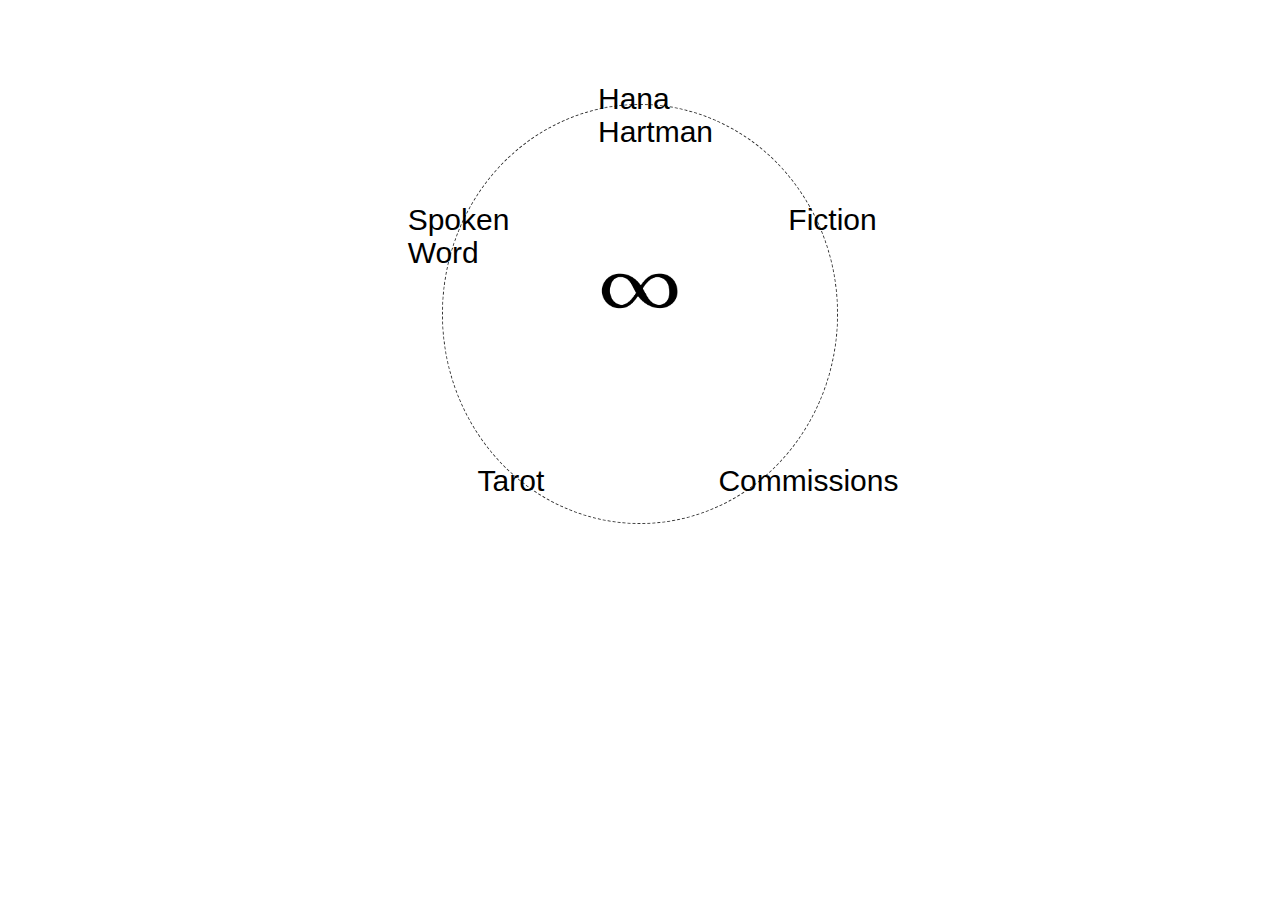
==== index.html @ 644f4696 "scaling 4" ====
<!DOCTYPE html>
<html lang="en">
  <head>
    <meta charset="utf-8">
    <meta http-equiv="X-UA-Compatible" content="IE=edge">
    <meta name="viewport" content="width=device-width, initial-scale=1">
    <title>Portfolio</title>

    <link href="portfolio.css" rel="stylesheet">
    <!-- Bootstrap -->
    <link href="css/bootstrap.min.css" rel="stylesheet">
    <!--page transitions-->


    <!-- HTML5 shim and Respond.js for IE8 support of HTML5 elements and media queries -->
    <!-- WARNING: Respond.js doesn't work if you view the page via file:// -->
    <!--[if lt IE 9]>
      <script src="https://oss.maxcdn.com/html5shiv/3.7.2/html5shiv.min.js"></script>
      <script src="https://oss.maxcdn.com/respond/1.4.2/respond.min.js"></script>
    <![endif]-->
	</head>
<body>
<div class="container-fluid">
  <div class="">
    <div class="white col-xs-12 col-sm-offset-1 col-sm-10 col-md-offset-3 col-md-6 col-lg-offset-3 col-lg-6">
      <div class="title circle-container col-xs-offset-1 col-xs-10 col-sm-offset-2 col-sm-8 col-md-offset-2 col-md-8 col-lg-offset-2 col-lg-8">
        <div class="center">
          <img src="infinity.png" class="img-responsive">
        </div>
        <div class="deg270"><h2>
          <a href="#about" data-toggle="collapse" aria-expanded="false" aria-controls="about" class="op">Hana Hartman</a></h2>
          <div class="collapse" id="about">
            <p>about me</p>
          </div>
        </div>
        <div class="deg335" id="fiction"><h2>
          <a href="fiction.html" class="op">Fiction</a></h2>
        </div>
        <div class="deg205" id="poetry"><h2>
          <a href="poetry.html" class="op">Spoken Word</a></h2>
        </div>
        <div class="deg125" id="tarot"><h2>
          <a href="tarot.html" class="op">Tarot</a></h2>
        </div>
        <div class="deg55" id="commissions"><h2>
          <a href="commissions.html" class="op">Commissions</a></h2>
        </div>
      </div>
    </div>
  </div>
</div>


<!-- jQuery (necessary for Bootstrap's JavaScript plugins) -->
    <script src="https://ajax.googleapis.com/ajax/libs/jquery/1.11.2/jquery.min.js"></script>
    <!-- Include all compiled plugins (below), or include individual files as needed -->
    <script src="js/bootstrap.min.js"></script>
    <script>$(function () 
      { $("[data-toggle='popover']").popover();
      });
   </script>
<!--following script taken from http://stackoverflow.com/questions/22105291/how-to-create-hover-effects-for-all-links-except-the-one-you-hover-on-using-java -->
   <script> $('a.op').hover(function(){
 $('a.op').not(this).toggleClass('toggle');
});</script>

</body>
</html>
---- portfolio.css ----
body {
	background-image: url("galaxy1.png");
}

/*ul.title {
	margin-top: 50px;
	/*text-align: center;*
	list-style: none;
}*/

a {
	color: black !important;
	transition: font-size 1s;
}

a.op:hover {
	color: black !important;
	font-size: 125%;
	text-decoration: none !important;

}

a.op:active {
	color: black !important;
}

/*.toggle code taken from http://stackoverflow.com/questions/22105291/how-to-create-hover-effects-for-all-links-except-the-one-you-hover-on-using-java*/
.toggle {
	opacity: 0.5;
}

.white {
	position: relative;
	background-color: white;
	height: 42em;

	padding: 2.4em;
	border-radius: 50%;
	margin: 2em auto 0;
}

/*.circle-container code taken from http://stackoverflow.com/questions/12813573/position-icons-into-circle*/
.circle-container {
    position: relative;

    height: 30em;
    padding: 3.4em;
    /*2.8em = 2em*1.4 (2em = half the width of a link with img, 1.4 = sqrt(2))*/
    border: dashed 1px;
    border-radius: 50%;
    margin-top: 3em;
    margin-right: 2.1em auto 0;
    margin-bottom: 2.1em auto 0;
    margin-left: 2.1em auto 0;
    background-color: white;
}
.circle-container div {
    display: block;
    position: absolute;
    top: 50%; left: 50%;
    width: 6em; height: 6em;
    margin: -3em;
}
/*.circle-container img { display: block; width: 100%; }*/
/*.deg0 { transform: translate(12em); } /* 12em = half the width of the wrapper */
.deg270 { transform: rotate(270deg) translate(15em) rotate(-270deg); }
.deg55 { transform: rotate(55deg) translate(15em) rotate(-55deg); }
.deg125 { transform: rotate(125deg) translate(15em) rotate(-125deg); }
/*.deg180 { transform: translate(-12em); }*/
.deg205 { transform: rotate(205deg) translate(15em) rotate(-205deg); }
.deg335 { transform: rotate(335deg) translate(15em) rotate(-335deg); }





/* old navbar css
.navbar {
	position: absolute;
	top: 200px;
	height: 75px;
	font-size: 200%;
	background-color: #DBDBDB !important;
	padding-top: 10px;
}

.navbar-brand {
	font-size: 150% !important;
	padding-top: 10px;
}
*/
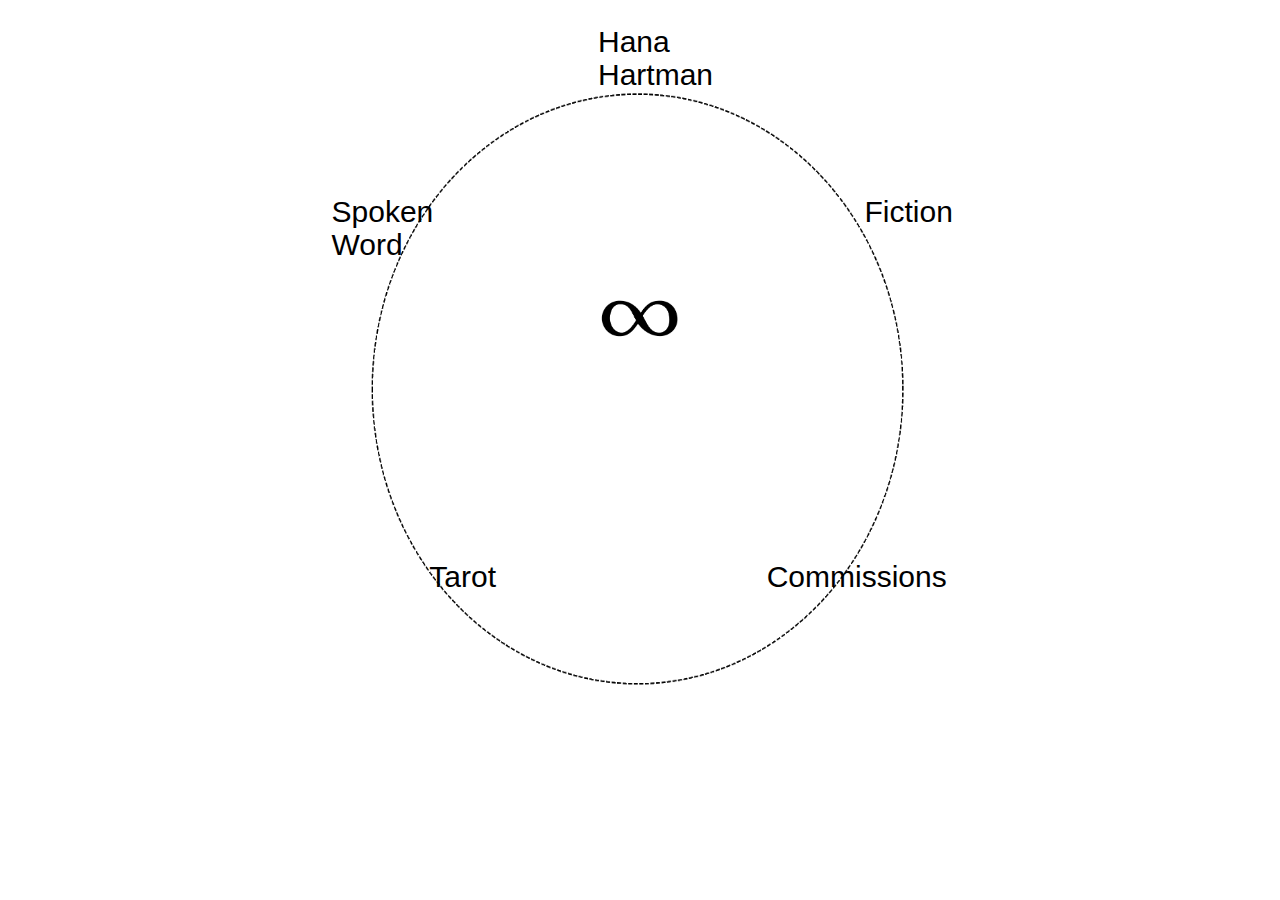
==== commit 1ed15713: "scaling 5" ====
--- a/index.html
+++ b/index.html
@@ -21,32 +21,33 @@
 	</head>
 <body>
 <div class="container-fluid">
-  <div class="">
-    <div class="white col-xs-12 col-sm-offset-1 col-sm-10 col-md-offset-3 col-md-6 col-lg-offset-3 col-lg-6">
-      <div class="title circle-container col-xs-offset-1 col-xs-10 col-sm-offset-2 col-sm-8 col-md-offset-2 col-md-8 col-lg-offset-2 col-lg-8">
-        <div class="center">
-          <img src="infinity.png" class="img-responsive">
-        </div>
-        <div class="deg270"><h2>
-          <a href="#about" data-toggle="collapse" aria-expanded="false" aria-controls="about" class="op">Hana Hartman</a></h2>
-          <div class="collapse" id="about">
-            <p>about me</p>
-          </div>
-        </div>
-        <div class="deg335" id="fiction"><h2>
-          <a href="fiction.html" class="op">Fiction</a></h2>
-        </div>
-        <div class="deg205" id="poetry"><h2>
-          <a href="poetry.html" class="op">Spoken Word</a></h2>
-        </div>
-        <div class="deg125" id="tarot"><h2>
-          <a href="tarot.html" class="op">Tarot</a></h2>
-        </div>
-        <div class="deg55" id="commissions"><h2>
-          <a href="commissions.html" class="op">Commissions</a></h2>
+  <div class="row">
+    <img src="white.png" class="white img-responsive col-xs-12 col-sm-12 col-md-offset-2 col-md-8 col-lg-offset-2 col-lg-8">
+      <div class="row">
+        <div class="circle-container col-xs-offset-2 col-xs-8 col-sm-offset-2 col-sm-8 col-md-offset-3 col-md-6 col-lg-offset-3 col-lg-6">
+            <div>
+              <img src="infinity.png" class="img-responsive center">
+            </div>
+            <div class="deg270"><h2>
+              <a href="#about" data-toggle="collapse" aria-expanded="false" aria-controls="about" class="op">Hana Hartman</a></h2>
+              <div class="collapse" id="about">
+                <p>about me</p>
+              </div>
+            </div>
+            <div class="deg335" id="fiction"><h2>
+              <a href="fiction.html" class="op">Fiction</a></h2>
+            </div>
+            <div class="deg205" id="poetry"><h2>
+              <a href="poetry.html" class="op">Spoken Word</a></h2>
+            </div>
+            <div class="deg125" id="tarot"><h2>
+              <a href="tarot.html" class="op">Tarot</a></h2>
+            </div>
+            <div class="deg55" id="commissions"><h2>
+              <a href="commissions.html" class="op">Commissions</a></h2>
+            </div>
         </div>
       </div>
-    </div>
   </div>
 </div>
 
--- a/portfolio.css
+++ b/portfolio.css
@@ -1,12 +1,6 @@
 body {
 	background-image: url("galaxy1.png");
 }
-
-/*ul.title {
-	margin-top: 50px;
-	/*text-align: center;*
-	list-style: none;
-}*/
 
 a {
 	color: black !important;
@@ -29,30 +23,30 @@
 	opacity: 0.5;
 }
 
-.white {
-	position: relative;
-	background-color: white;
-	height: 42em;
+img.white {
+	position: absolute;
+	max-height: ;
+/*	padding: 2.4em;*/
+/*	border-radius: 50%;*/
+	z-index: -1;
+/*	margin: 2em auto 0;*/
+	float: center;
+	min-height: 90%;
+}
 
-	padding: 2.4em;
-	border-radius: 50%;
-	margin: 2em auto 0;
+img.center {
+	vertical-align: inherit;
+	size: 200px;
 }
 
 /*.circle-container code taken from http://stackoverflow.com/questions/12813573/position-icons-into-circle*/
 .circle-container {
-    position: relative;
-
+    position: absolute;
     height: 30em;
     padding: 3.4em;
     /*2.8em = 2em*1.4 (2em = half the width of a link with img, 1.4 = sqrt(2))*/
-    border: dashed 1px;
     border-radius: 50%;
-    margin-top: 3em;
-    margin-right: 2.1em auto 0;
-    margin-bottom: 2.1em auto 0;
-    margin-left: 2.1em auto 0;
-    background-color: white;
+    margin-top: 10%;
 }
 .circle-container div {
     display: block;
@@ -62,13 +56,11 @@
     margin: -3em;
 }
 /*.circle-container img { display: block; width: 100%; }*/
-/*.deg0 { transform: translate(12em); } /* 12em = half the width of the wrapper */
-.deg270 { transform: rotate(270deg) translate(15em) rotate(-270deg); }
-.deg55 { transform: rotate(55deg) translate(15em) rotate(-55deg); }
-.deg125 { transform: rotate(125deg) translate(15em) rotate(-125deg); }
-/*.deg180 { transform: translate(-12em); }*/
-.deg205 { transform: rotate(205deg) translate(15em) rotate(-205deg); }
-.deg335 { transform: rotate(335deg) translate(15em) rotate(-335deg); }
+.deg270 { transform: rotate(270deg) translate(350%) rotate(-270deg); }
+.deg55 { transform: rotate(55deg) translate(350%) rotate(-55deg); }
+.deg125 { transform: rotate(125deg) translate(350%) rotate(-125deg); }
+.deg205 { transform: rotate(205deg) translate(350%) rotate(-205deg); }
+.deg335 { transform: rotate(335deg) translate(350%) rotate(-335deg); }
 
 
 
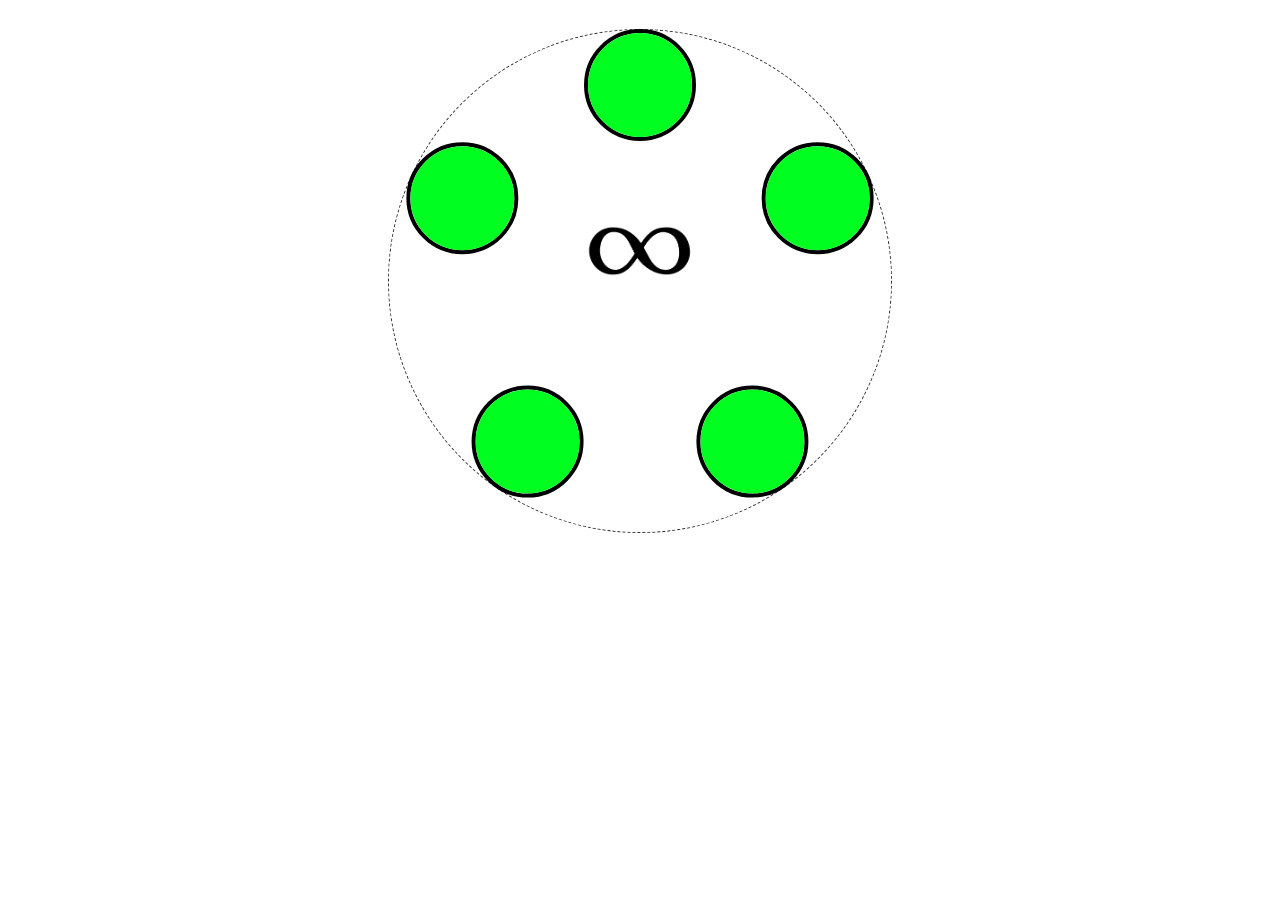
==== commit 7fb6c2d1: "scaling 6" ====
--- a/index.html
+++ b/index.html
@@ -9,8 +9,6 @@
     <link href="portfolio.css" rel="stylesheet">
     <!-- Bootstrap -->
     <link href="css/bootstrap.min.css" rel="stylesheet">
-    <!--page transitions-->
-
 
     <!-- HTML5 shim and Respond.js for IE8 support of HTML5 elements and media queries -->
     <!-- WARNING: Respond.js doesn't work if you view the page via file:// -->
@@ -18,34 +16,35 @@
       <script src="https://oss.maxcdn.com/html5shiv/3.7.2/html5shiv.min.js"></script>
       <script src="https://oss.maxcdn.com/respond/1.4.2/respond.min.js"></script>
     <![endif]-->
+
+
 	</head>
 <body>
-<div class="container-fluid">
+<div class="container">
   <div class="row">
-    <img src="white.png" class="white img-responsive col-xs-12 col-sm-12 col-md-offset-2 col-md-8 col-lg-offset-2 col-lg-8">
       <div class="row">
-        <div class="circle-container col-xs-offset-2 col-xs-8 col-sm-offset-2 col-sm-8 col-md-offset-3 col-md-6 col-lg-offset-3 col-lg-6">
-            <div>
-              <img src="infinity.png" class="img-responsive center">
+        <div class="circle-container">
+          <a>
+            <img src="infinity.png" class="img-responsive center">
+          </a>
+          <a href="#about" data-toggle="collapse" aria-expanded="false" aria-controls="about" class="deg270">
+            <img src="green.png" class="img-responsive img-circle op">
+          </a>
+            <div class="collapse" id="about">
+              <p>about me</p>
             </div>
-            <div class="deg270"><h2>
-              <a href="#about" data-toggle="collapse" aria-expanded="false" aria-controls="about" class="op">Hana Hartman</a></h2>
-              <div class="collapse" id="about">
-                <p>about me</p>
-              </div>
-            </div>
-            <div class="deg335" id="fiction"><h2>
-              <a href="fiction.html" class="op">Fiction</a></h2>
-            </div>
-            <div class="deg205" id="poetry"><h2>
-              <a href="poetry.html" class="op">Spoken Word</a></h2>
-            </div>
-            <div class="deg125" id="tarot"><h2>
-              <a href="tarot.html" class="op">Tarot</a></h2>
-            </div>
-            <div class="deg55" id="commissions"><h2>
-              <a href="commissions.html" class="op">Commissions</a></h2>
-            </div>
+          <a href="fiction.html" class="deg335">
+            <img src="green.png" class="img-responsive img-circle op">
+          </a>
+          <a href="poetry.html" class="deg205">
+            <img src="green.png" class="img-responsive img-circle op">
+          </a>
+          <a href="tarot.html" class="deg125">
+            <img src="green.png" class="img-responsive img-circle op">
+          </a>
+          <a href="commissions.html" class="deg55">
+            <img src="green.png" class="img-responsive img-circle op">
+          </a>
         </div>
       </div>
   </div>
@@ -61,8 +60,8 @@
       });
    </script>
 <!--following script taken from http://stackoverflow.com/questions/22105291/how-to-create-hover-effects-for-all-links-except-the-one-you-hover-on-using-java -->
-   <script> $('a.op').hover(function(){
- $('a.op').not(this).toggleClass('toggle');
+   <script> $('.op').hover(function(){
+ $('.op').not(this).toggleClass('toggle');
 });</script>
 
 </body>
--- a/portfolio.css
+++ b/portfolio.css
@@ -2,20 +2,16 @@
 	background-image: url("galaxy1.png");
 }
 
-a {
-	color: black !important;
-	transition: font-size 1s;
+img.op {
+	border: solid 4px black;
 }
 
-a.op:hover {
-	color: black !important;
-	font-size: 125%;
-	text-decoration: none !important;
-
+img.op:hover {
+	border: solid 4px red;
 }
 
-a.op:active {
-	color: black !important;
+img.op:active {
+	border: solid 4px red;
 }
 
 /*.toggle code taken from http://stackoverflow.com/questions/22105291/how-to-create-hover-effects-for-all-links-except-the-one-you-hover-on-using-java*/
@@ -23,13 +19,42 @@
 	opacity: 0.5;
 }
 
+/*.circle-container code taken from http://stackoverflow.com/questions/12813573/position-icons-into-circle*/
+.circle-container {
+    position: relative;
+    width: 36em;
+    height: 36em;
+    padding: 3.4em;
+    /*2.8em = 2em*1.4 (2em = half the width of a link with img, 1.4 = sqrt(2))*/
+    border: dashed 1px;
+    border-radius: 50%;
+    margin: 2.1em auto 0;
+    background-color: white;
+}
+.circle-container a {
+    display: block;
+    position: absolute;
+    top: 50%; left: 50%;
+    width: 8em; height: 8em;
+    margin: -4em;
+}
+.circle-container img { display: block; width: 100%; }
+.deg270 { transform: rotate(270deg) translate(14em) rotate(-270deg); }
+.deg55 { transform: rotate(55deg) translate(14em) rotate(-55deg); }
+.deg125 { transform: rotate(125deg) translate(14em) rotate(-125deg); }
+.deg205 { transform: rotate(205deg) translate(14em) rotate(-205deg); }
+.deg335 { transform: rotate(335deg) translate(14em) rotate(-335deg); }
+
+
+
+
+
+
+
+/* attempt 1
 img.white {
 	position: absolute;
-	max-height: ;
-/*	padding: 2.4em;*/
-/*	border-radius: 50%;*/
 	z-index: -1;
-/*	margin: 2em auto 0;*/
 	float: center;
 	min-height: 90%;
 }
@@ -39,12 +64,11 @@
 	size: 200px;
 }
 
-/*.circle-container code taken from http://stackoverflow.com/questions/12813573/position-icons-into-circle*/
+/*.circle-container code taken from http://stackoverflow.com/questions/12813573/position-icons-into-circle*
 .circle-container {
     position: absolute;
     height: 30em;
     padding: 3.4em;
-    /*2.8em = 2em*1.4 (2em = half the width of a link with img, 1.4 = sqrt(2))*/
     border-radius: 50%;
     margin-top: 10%;
 }
@@ -55,15 +79,13 @@
     width: 6em; height: 6em;
     margin: -3em;
 }
-/*.circle-container img { display: block; width: 100%; }*/
+/*.circle-container img { display: block; width: 100%; }*
 .deg270 { transform: rotate(270deg) translate(350%) rotate(-270deg); }
 .deg55 { transform: rotate(55deg) translate(350%) rotate(-55deg); }
 .deg125 { transform: rotate(125deg) translate(350%) rotate(-125deg); }
 .deg205 { transform: rotate(205deg) translate(350%) rotate(-205deg); }
 .deg335 { transform: rotate(335deg) translate(350%) rotate(-335deg); }
-
-
-
+*/
 
 
 /* old navbar css
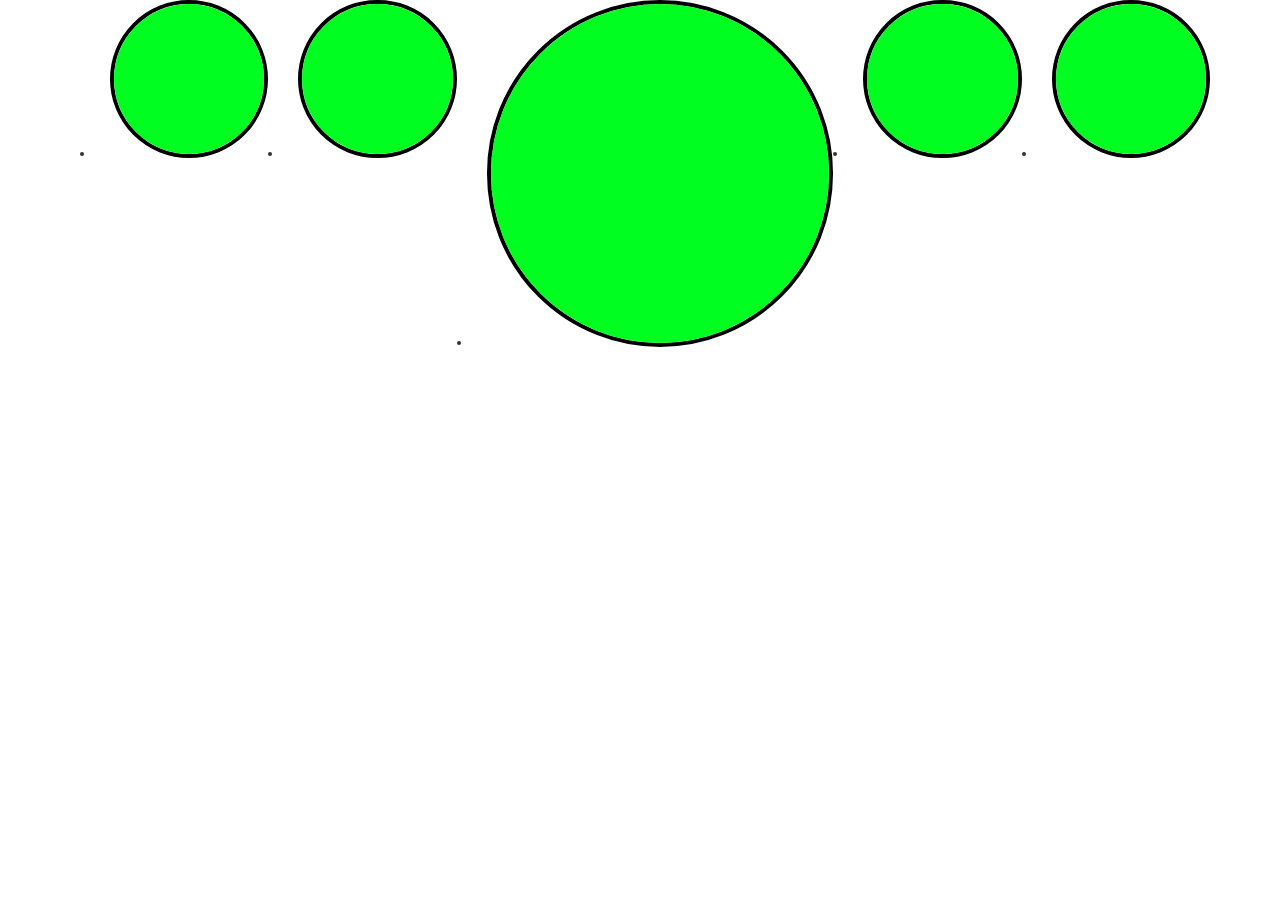
==== commit adf90a4b: "giving up more" ====
--- a/index.html
+++ b/index.html
@@ -22,31 +22,36 @@
 <body>
 <div class="container">
   <div class="row">
-      <div class="row">
-        <div class="circle-container">
-          <a>
-            <img src="infinity.png" class="img-responsive center">
+      <ul class="title">
+        <li  class="col-md-2">
+          <a href="fiction.html">
+            <img src="green.png" class="img-responsive img-circle op">
           </a>
-          <a href="#about" data-toggle="collapse" aria-expanded="false" aria-controls="about" class="deg270">
+        </li>
+        <li  class="col-md-2">
+          <a href="poetry.html">
+            <img src="green.png" class="img-responsive img-circle op">
+          </a>
+        </li>
+        <li  class="col-md-4">
+          <a href="#about" data-toggle="collapse" aria-expanded="false" aria-controls="about">
             <img src="green.png" class="img-responsive img-circle op">
           </a>
             <div class="collapse" id="about">
-              <p>about me</p>
+              <p><br>about me</p>
             </div>
-          <a href="fiction.html" class="deg335">
+        </li>
+        <li  class="col-md-2">
+          <a href="tarot.html">
             <img src="green.png" class="img-responsive img-circle op">
           </a>
-          <a href="poetry.html" class="deg205">
+        </li>
+        <li  class="col-md-2">
+          <a href="commissions.html">
             <img src="green.png" class="img-responsive img-circle op">
           </a>
-          <a href="tarot.html" class="deg125">
-            <img src="green.png" class="img-responsive img-circle op">
-          </a>
-          <a href="commissions.html" class="deg55">
-            <img src="green.png" class="img-responsive img-circle op">
-          </a>
-        </div>
-      </div>
+        </li>
+      </ul>
   </div>
 </div>
 
--- a/portfolio.css
+++ b/portfolio.css
@@ -14,92 +14,19 @@
 	border: solid 4px red;
 }
 
+.collapse {
+	text-align: center;
+}
+
 /*.toggle code taken from http://stackoverflow.com/questions/22105291/how-to-create-hover-effects-for-all-links-except-the-one-you-hover-on-using-java*/
 .toggle {
 	opacity: 0.5;
 }
 
-/*.circle-container code taken from http://stackoverflow.com/questions/12813573/position-icons-into-circle*/
-.circle-container {
-    position: relative;
-    width: 36em;
-    height: 36em;
-    padding: 3.4em;
-    /*2.8em = 2em*1.4 (2em = half the width of a link with img, 1.4 = sqrt(2))*/
-    border: dashed 1px;
-    border-radius: 50%;
-    margin: 2.1em auto 0;
-    background-color: white;
-}
-.circle-container a {
-    display: block;
-    position: absolute;
-    top: 50%; left: 50%;
-    width: 8em; height: 8em;
-    margin: -4em;
-}
-.circle-container img { display: block; width: 100%; }
-.deg270 { transform: rotate(270deg) translate(14em) rotate(-270deg); }
-.deg55 { transform: rotate(55deg) translate(14em) rotate(-55deg); }
-.deg125 { transform: rotate(125deg) translate(14em) rotate(-125deg); }
-.deg205 { transform: rotate(205deg) translate(14em) rotate(-205deg); }
-.deg335 { transform: rotate(335deg) translate(14em) rotate(-335deg); }
-
-
-
-
-
-
-
-/* attempt 1
-img.white {
-	position: absolute;
-	z-index: -1;
-	float: center;
-	min-height: 90%;
+ul.title {
+	text-decoration: none;
 }
 
-img.center {
-	vertical-align: inherit;
-	size: 200px;
-}
-
-/*.circle-container code taken from http://stackoverflow.com/questions/12813573/position-icons-into-circle*
-.circle-container {
-    position: absolute;
-    height: 30em;
-    padding: 3.4em;
-    border-radius: 50%;
-    margin-top: 10%;
-}
-.circle-container div {
-    display: block;
-    position: absolute;
-    top: 50%; left: 50%;
-    width: 6em; height: 6em;
-    margin: -3em;
-}
-/*.circle-container img { display: block; width: 100%; }*
-.deg270 { transform: rotate(270deg) translate(350%) rotate(-270deg); }
-.deg55 { transform: rotate(55deg) translate(350%) rotate(-55deg); }
-.deg125 { transform: rotate(125deg) translate(350%) rotate(-125deg); }
-.deg205 { transform: rotate(205deg) translate(350%) rotate(-205deg); }
-.deg335 { transform: rotate(335deg) translate(350%) rotate(-335deg); }
-*/
-
-
-/* old navbar css
-.navbar {
-	position: absolute;
-	top: 200px;
-	height: 75px;
-	font-size: 200%;
-	background-color: #DBDBDB !important;
-	padding-top: 10px;
-}
-
-.navbar-brand {
-	font-size: 150% !important;
-	padding-top: 10px;
-}
-*/
+li.title {
+	float: left;
+}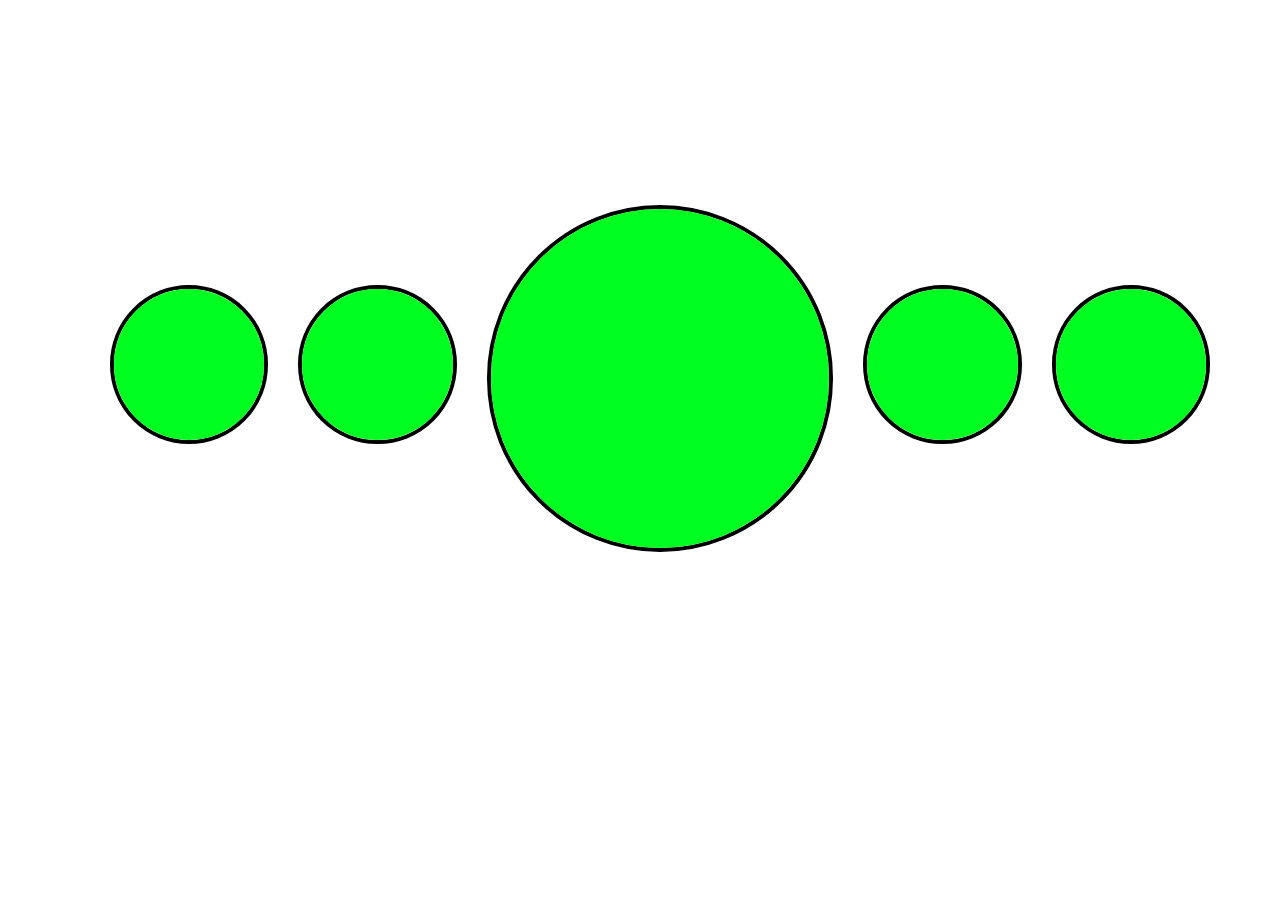
==== commit a2073d0b: "scaling again" ====
--- a/index.html
+++ b/index.html
@@ -21,34 +21,46 @@
 	</head>
 <body>
 <div class="container">
-  <div class="row">
+  <div class="row home">
       <ul class="title">
-        <li  class="col-md-2">
+        <li  class="col-xs-6 col-sm-2 col-md-2 col-lg-2">
+          <div class="hidden-xs">
+            <br><br><br><br>
+          </div>
           <a href="fiction.html">
-            <img src="green.png" class="img-responsive img-circle op">
+            <img src="green.png" class="img-responsive img-circle op  link">
           </a>
         </li>
-        <li  class="col-md-2">
+        <li  class="col-xs-6 col-sm-2 col-md-2 col-lg-2">
+          <div class="hidden-xs">
+            <br><br><br><br>
+          </div>
           <a href="poetry.html">
-            <img src="green.png" class="img-responsive img-circle op">
+            <img src="green.png" class="img-responsive img-circle op  link">
           </a>
         </li>
-        <li  class="col-md-4">
+        <li  class="col-xs-12 col-sm-4 col-md-4 col-lg-4">
           <a href="#about" data-toggle="collapse" aria-expanded="false" aria-controls="about">
-            <img src="green.png" class="img-responsive img-circle op">
+            <img src="green.png" class="img-responsive img-circle op center-block">
           </a>
             <div class="collapse" id="about">
               <p><br>about me</p>
             </div>
         </li>
-        <li  class="col-md-2">
+        <li  class="col-xs-6 col-sm-2 col-md-2 col-lg-2">
+          <div class="hidden-xs">
+            <br><br><br><br>
+          </div>
           <a href="tarot.html">
-            <img src="green.png" class="img-responsive img-circle op">
+            <img src="green.png" class="img-responsive img-circle op  link">
           </a>
         </li>
-        <li  class="col-md-2">
+        <li  class="col-xs-6 col-sm-2 col-md-2 col-lg-2">
+          <div class="hidden-xs">
+            <br><br><br><br>
+          </div>
           <a href="commissions.html">
-            <img src="green.png" class="img-responsive img-circle op">
+            <img src="green.png" class="img-responsive img-circle op  link">
           </a>
         </li>
       </ul>
--- a/portfolio.css
+++ b/portfolio.css
@@ -24,9 +24,13 @@
 }
 
 ul.title {
-	text-decoration: none;
+	list-style-type: none;
 }
 
 li.title {
 	float: left;
+}
+
+.home {
+	margin-top: 18%;
 }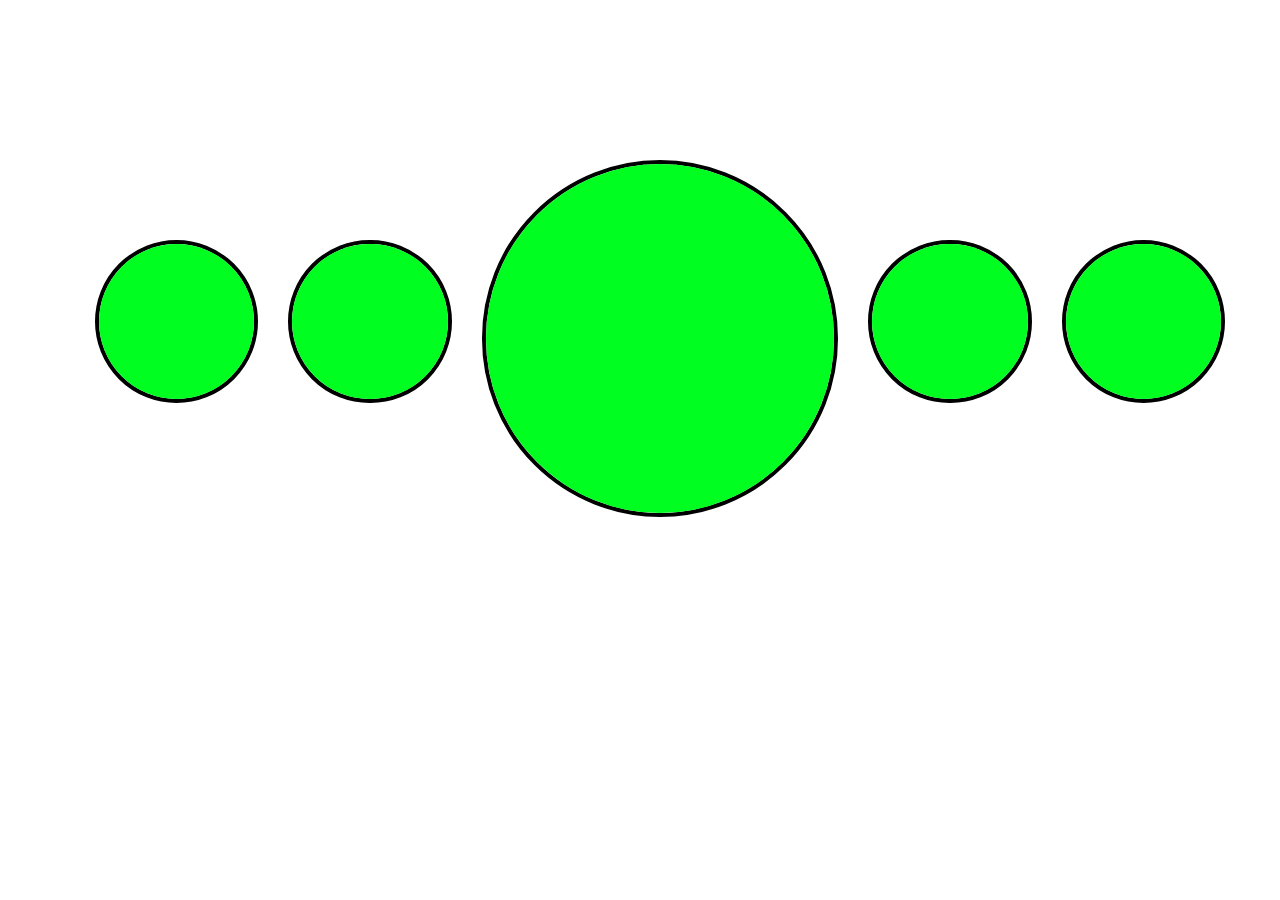
==== commit 87a50ff3: "scaling done???" ====
--- a/index.html
+++ b/index.html
@@ -21,6 +21,10 @@
 	</head>
 <body>
 <div class="container">
+  <div class="row">
+    <div class="hidden-xs">
+      <br><br><br><br><br><br><br><br>
+    </div>
   <div class="row home">
       <ul class="title">
         <li  class="col-xs-6 col-sm-2 col-md-2 col-lg-2">
--- a/portfolio.css
+++ b/portfolio.css
@@ -29,8 +29,4 @@
 
 li.title {
 	float: left;
-}
-
-.home {
-	margin-top: 18%;
 }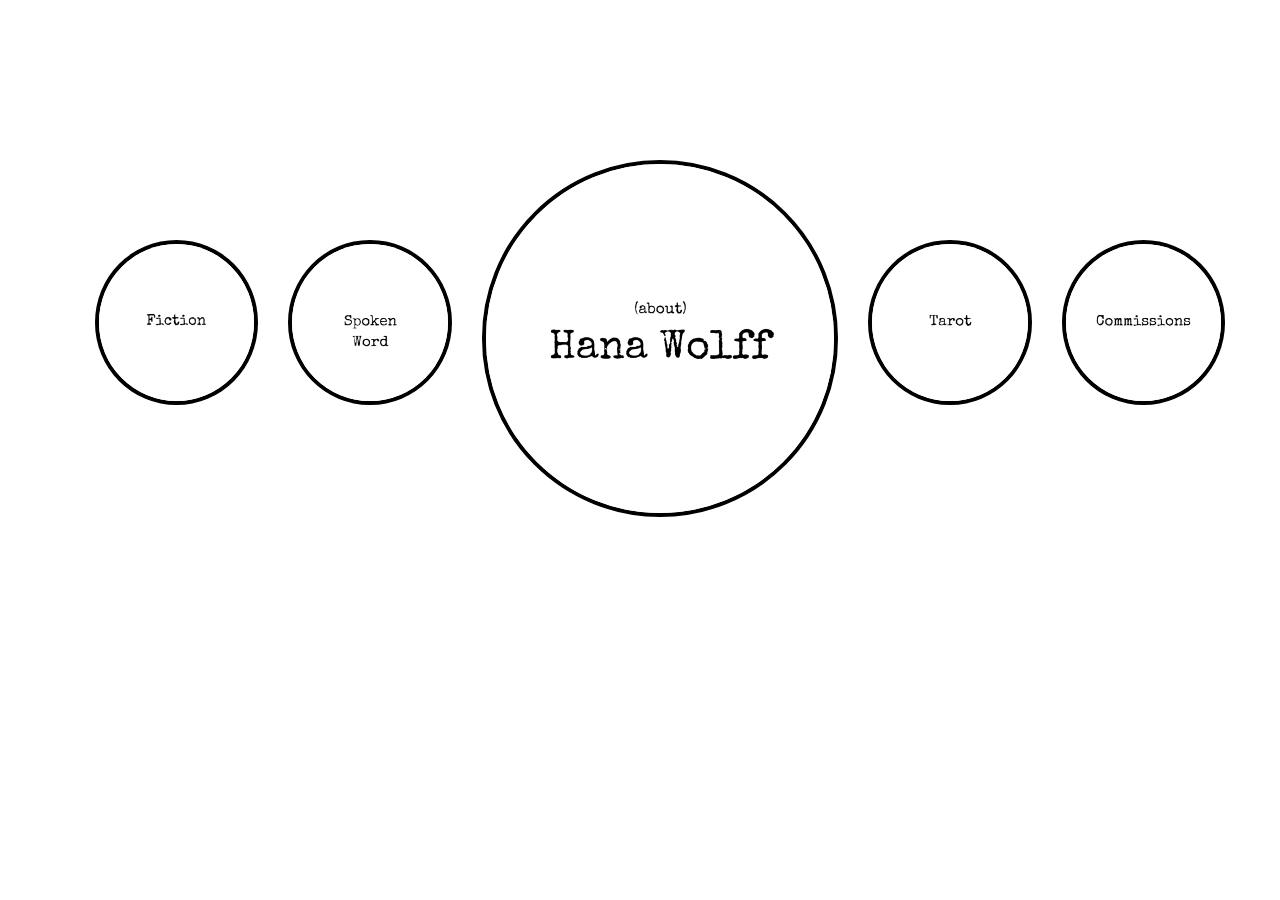
==== commit 43bd17e5: "wow much progress" ====
--- a/index.html
+++ b/index.html
@@ -32,7 +32,7 @@
             <br><br><br><br>
           </div>
           <a href="fiction.html">
-            <img src="green.png" class="img-responsive img-circle op  link">
+            <img src="fiction.png" alt="Fiction" class="img-responsive img-circle op  link">
           </a>
         </li>
         <li  class="col-xs-6 col-sm-2 col-md-2 col-lg-2">
@@ -40,15 +40,16 @@
             <br><br><br><br>
           </div>
           <a href="poetry.html">
-            <img src="green.png" class="img-responsive img-circle op  link">
+            <img src="spoken-word.png" alt="Spoken Word" class="img-responsive img-circle op  link">
           </a>
         </li>
         <li  class="col-xs-12 col-sm-4 col-md-4 col-lg-4">
           <a href="#about" data-toggle="collapse" aria-expanded="false" aria-controls="about">
-            <img src="green.png" class="img-responsive img-circle op center-block">
+            <img src="about.png" alt="About Hana Hartman" class="img-responsive img-circle op center-block">
           </a>
-            <div class="collapse" id="about">
-              <p><br>about me</p>
+            <div class="collapse row" id="about">
+              <p class="col-xs-offset-1 col-xs-10 col-sm-offset-1 col-sm-10 col-md-offset-1 col-md-10 col-lg-offset-1 col-lg-10">
+                <b>Writer, performer, thinker, and taroist based in St. Louis.</b></p>
             </div>
         </li>
         <li  class="col-xs-6 col-sm-2 col-md-2 col-lg-2">
@@ -56,7 +57,7 @@
             <br><br><br><br>
           </div>
           <a href="tarot.html">
-            <img src="green.png" class="img-responsive img-circle op  link">
+            <img src="tarot.png" alt="Tarot" class="img-responsive img-circle op  link">
           </a>
         </li>
         <li  class="col-xs-6 col-sm-2 col-md-2 col-lg-2">
@@ -64,7 +65,7 @@
             <br><br><br><br>
           </div>
           <a href="commissions.html">
-            <img src="green.png" class="img-responsive img-circle op  link">
+            <img src="commissions.png" alt="Commissions" class="img-responsive img-circle op  link">
           </a>
         </li>
       </ul>
--- a/portfolio.css
+++ b/portfolio.css
@@ -7,15 +7,19 @@
 }
 
 img.op:hover {
-	border: solid 4px red;
+	border: solid 4px #00ff00;
 }
 
 img.op:active {
-	border: solid 4px red;
+	border: solid 4px #00ff00;
 }
 
 .collapse {
+	position: relative;
 	text-align: center;
+	margin-top: -125px;
+	color: black;
+	z-index: 1;
 }
 
 /*.toggle code taken from http://stackoverflow.com/questions/22105291/how-to-create-hover-effects-for-all-links-except-the-one-you-hover-on-using-java*/
